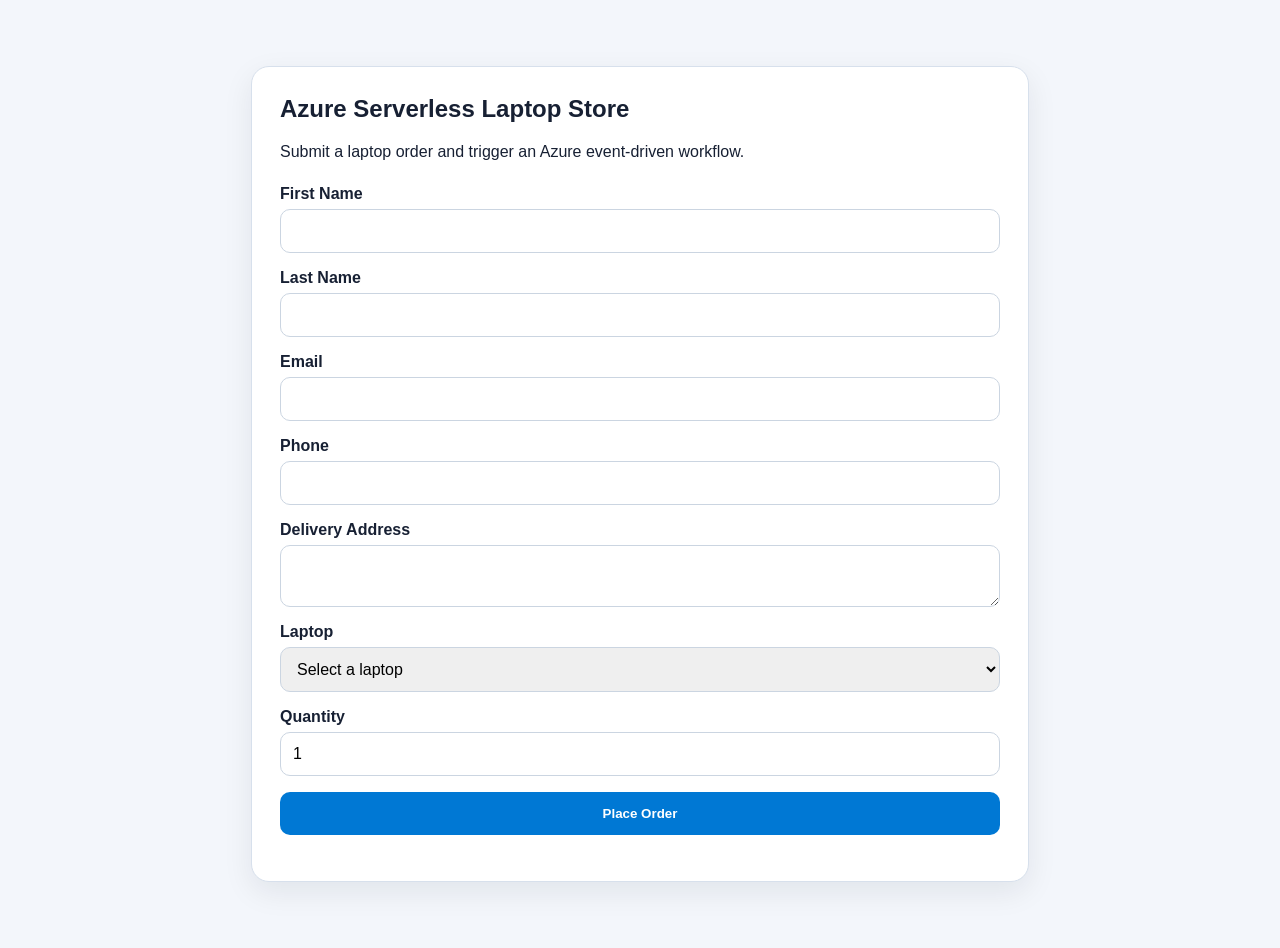
==== frontend/index.html @ 772a2515 "Initial architecture and project scaffold" ====
<!DOCTYPE html>
<html lang="en">
<head>
  <meta charset="UTF-8" />
  <meta name="viewport" content="width=device-width, initial-scale=1.0" />
  <title>Azure Serverless Laptop Order Store</title>
  <link rel="stylesheet" href="styles.css" />
</head>
<body>
  <main class="container">
    <section class="card">
      <h1>Azure Serverless Laptop Store</h1>
      <p>Submit a laptop order and trigger an Azure event-driven workflow.</p>
      <form id="orderForm">
        <label>First Name<input type="text" id="firstName" required /></label>
        <label>Last Name<input type="text" id="lastName" required /></label>
        <label>Email<input type="email" id="email" required /></label>
        <label>Phone<input type="tel" id="phone" required /></label>
        <label>Delivery Address<textarea id="address" required></textarea></label>
        <label>Laptop<select id="productId" required>
          <option value="">Select a laptop</option>
          <option value="LAPTOP-001">NimbusBook Pro 14</option>
          <option value="LAPTOP-002">AzureBook Air 13</option>
          <option value="LAPTOP-003">CloudStation 15</option>
        </select></label>
        <label>Quantity<input type="number" id="quantity" min="1" value="1" required /></label>
        <button type="submit">Place Order</button>
      </form>
      <div id="result"></div>
    </section>
  </main>
  <script src="app.js"></script>
</body>
</html>
---- frontend/styles.css ----
body{margin:0;font-family:Arial,sans-serif;background:#f3f6fb;color:#172033}.container{min-height:100vh;display:grid;place-items:center;padding:24px}.card{width:100%;max-width:720px;background:#fff;border:1px solid #d7e0ec;border-radius:18px;padding:28px;box-shadow:0 10px 30px rgba(15,23,42,.08)}h1{margin-top:0}form{display:grid;gap:16px;margin-top:24px}label{display:grid;gap:6px;font-weight:700}input,textarea,select{border:1px solid #cbd5e1;border-radius:10px;padding:12px;font-size:16px}button{border:none;border-radius:10px;padding:14px 18px;background:#0078d4;color:#fff;font-weight:700;cursor:pointer}button:hover{background:#005ea6}#result{margin-top:18px;font-weight:700}
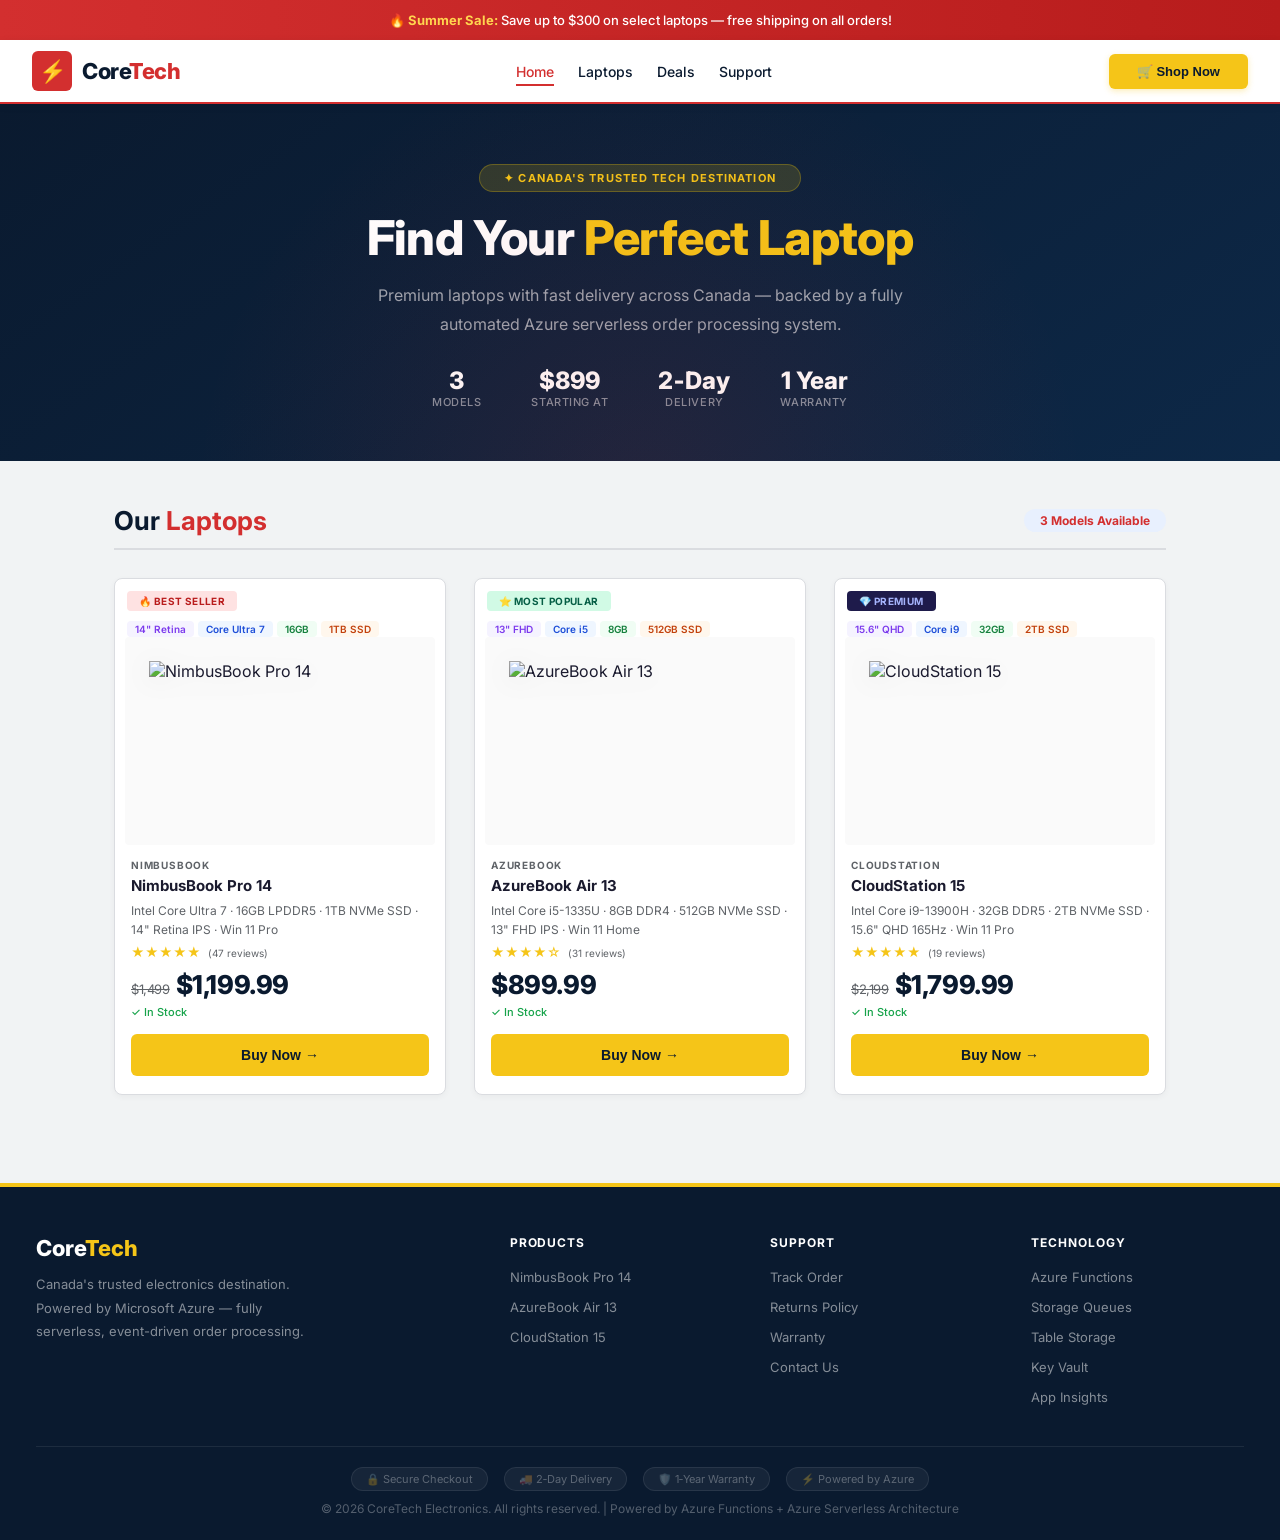
==== commit 24f4edf5: "feat: replace plain order form with CoreTech professional storefront" ====
--- a/frontend/index.html
+++ b/frontend/index.html
@@ -1,34 +1,391 @@
 <!DOCTYPE html>
 <html lang="en">
 <head>
-  <meta charset="UTF-8" />
-  <meta name="viewport" content="width=device-width, initial-scale=1.0" />
-  <title>Azure Serverless Laptop Order Store</title>
-  <link rel="stylesheet" href="styles.css" />
+  <meta charset="UTF-8"/>
+  <meta name="viewport" content="width=device-width, initial-scale=1.0"/>
+  <title>CoreTech — Canada's Electronics Destination</title>
+  <link href="https://fonts.googleapis.com/css2?family=Inter:wght@300;400;500;600;700;800&display=swap" rel="stylesheet"/>
+  <style>
+    :root{--navy:#0a1a2f;--red:#d32f2f;--red-dk:#b71c1c;--gold:#f5c518;--text:#1a1a2e;--muted:#5f6368;--border:#dadce0;--bg:#f1f3f4;--card:#ffffff;--r:8px;}
+    *,*::before,*::after{box-sizing:border-box;margin:0;padding:0;}
+    body{font-family:'Inter',sans-serif;background:var(--bg);color:var(--text);}
+    nav{background:#fff;display:flex;align-items:center;justify-content:space-between;padding:0 32px;height:64px;position:sticky;top:0;z-index:100;box-shadow:0 2px 8px rgba(0,0,0,.08);border-bottom:2px solid var(--red);}
+    .n-logo{display:flex;align-items:center;gap:10px;text-decoration:none;}
+    .n-icon{width:40px;height:40px;background:var(--red);border-radius:6px;display:flex;align-items:center;justify-content:center;font-size:22px;color:#fff;font-weight:800;}
+    .n-txt{font-size:22px;font-weight:800;color:var(--navy);letter-spacing:-.5px;}
+    .n-txt span{color:var(--red);}
+    .n-links{display:flex;gap:24px;list-style:none;}
+    .n-links a{color:var(--navy);font-size:14px;font-weight:500;text-decoration:none;transition:color .2s;padding:4px 0;border-bottom:2px solid transparent;}
+    .n-links a:hover,.n-links a.active{color:var(--red);border-bottom-color:var(--red);}
+    .n-cta{background:var(--gold);color:var(--navy);padding:10px 28px;border-radius:6px;font-size:13px;font-weight:700;text-decoration:none;transition:all .2s;box-shadow:0 2px 6px rgba(245,197,24,.3);cursor:pointer;border:none;}
+    .n-cta:hover{background:#e6b800;transform:scale(1.02);}
+    .promo{background:linear-gradient(90deg,var(--red),#b71c1c);text-align:center;padding:12px;color:#fff;font-size:13px;font-weight:500;}
+    .promo strong{font-weight:700;color:#ffd54f;}
+    .hero{background:linear-gradient(145deg,#0a1a2f 0%,#0d2847 100%);padding:60px 36px 52px;text-align:center;position:relative;overflow:hidden;}
+    .hero::before{content:'';position:absolute;top:-60px;left:50%;transform:translateX(-50%);width:900px;height:900px;background:radial-gradient(circle,rgba(211,47,47,.12) 0%,transparent 70%);pointer-events:none;}
+    .h-pill{display:inline-block;background:rgba(255,215,0,.15);color:var(--gold);border:1px solid rgba(255,215,0,.25);padding:6px 24px;border-radius:30px;font-size:11px;font-weight:700;letter-spacing:.1em;text-transform:uppercase;margin-bottom:20px;}
+    .hero h1{font-size:48px;font-weight:800;color:#fff;line-height:1.1;letter-spacing:-.6px;margin-bottom:16px;}
+    .hero h1 span{color:var(--gold);}
+    .hero p{font-size:16px;color:rgba(255,255,255,.6);max-width:560px;margin:0 auto 28px;line-height:1.8;}
+    .h-stats{display:flex;justify-content:center;gap:50px;}
+    .h-stat .v{font-size:24px;font-weight:800;color:#fff;}
+    .h-stat .l{font-size:11px;color:rgba(255,255,255,.5);font-weight:500;letter-spacing:.05em;text-transform:uppercase;}
+    .pw{max-width:1100px;margin:0 auto;padding:44px 24px 64px;}
+    .sh{display:flex;align-items:center;justify-content:space-between;margin-bottom:28px;border-bottom:2px solid var(--border);padding-bottom:12px;}
+    .sh h2{font-size:26px;font-weight:700;color:var(--navy);}
+    .sh h2 span{color:var(--red);}
+    .cp{background:#e8f0fe;color:var(--red);font-size:12px;font-weight:700;padding:4px 16px;border-radius:30px;}
+    .grid{display:grid;grid-template-columns:repeat(3,1fr);gap:28px;}
+    @media(max-width:900px){.grid{grid-template-columns:repeat(2,1fr);}}
+    @media(max-width:600px){.grid{grid-template-columns:1fr;}}
+    .card{background:var(--card);border-radius:var(--r);display:flex;flex-direction:column;overflow:hidden;transition:transform .25s,box-shadow .25s;border:1px solid var(--border);box-shadow:0 2px 6px rgba(0,0,0,.04);}
+    .card:hover{transform:translateY(-6px);box-shadow:0 16px 32px rgba(0,0,0,.1);border-color:var(--red);}
+    .cb{display:inline-block;font-size:10px;font-weight:700;text-transform:uppercase;letter-spacing:.04em;padding:4px 12px;border-radius:4px;margin:12px 0 0 12px;}
+    .badge-row{min-height:30px;}
+    .b-hot{background:#fee2e2;color:#b91c1c;}
+    .b-prem{background:#1e1b4b;color:#a5b4fc;}
+    .b-new{background:#d1fae5;color:#065f46;}
+    .sr{display:flex;flex-wrap:wrap;gap:4px;padding:10px 12px 0;}
+    .sp{font-size:10px;font-weight:600;padding:2px 8px;border-radius:4px;background:#f1f3f4;color:var(--muted);}
+    .sc{background:#f5f3ff;color:#7c3aed;}
+    .su{background:#eff6ff;color:#1d4ed8;}
+    .sm{background:#f0fdf4;color:#15803d;}
+    .ss{background:#fff7ed;color:#c2410c;}
+    .lv-wrap{padding:20px 20px 8px;background:#fafafa;border-radius:4px;margin:0 10px;}
+    .laptop-img{width:100%;height:180px;object-fit:contain;padding:4px;display:block;filter:drop-shadow(0 4px 12px rgba(0,0,0,.06));}
+    .cb-body{padding:14px 16px 18px;flex:1;display:flex;flex-direction:column;gap:5px;}
+    .c-brand{font-size:10px;font-weight:700;color:var(--muted);text-transform:uppercase;letter-spacing:.08em;}
+    .c-name{font-size:15px;font-weight:700;color:var(--text);line-height:1.3;}
+    .c-spec{font-size:12px;color:var(--muted);line-height:1.6;flex:1;}
+    .c-star{font-size:13px;color:var(--gold);}
+    .c-star span{font-size:10px;color:var(--muted);margin-left:3px;}
+    .c-price{font-size:26px;font-weight:800;letter-spacing:-.4px;color:var(--navy);margin-top:4px;}
+    .c-price .was{font-size:13px;font-weight:400;color:var(--muted);text-decoration:line-through;margin-right:6px;}
+    .c-av{font-size:11px;font-weight:500;}
+    .av-y{color:#16a34a;}
+    .btn-buy{display:block;width:100%;padding:13px 14px;background:var(--gold);color:var(--navy);text-align:center;text-decoration:none;border-radius:6px;font-size:14px;font-weight:700;transition:all .2s;margin-top:10px;border:none;cursor:pointer;}
+    .btn-buy:hover{background:#e6b800;transform:scale(1.01);box-shadow:0 4px 12px rgba(245,197,24,.25);}
+
+    /* MODAL */
+    .modal-overlay{display:none;position:fixed;inset:0;background:rgba(0,0,0,.55);z-index:1000;align-items:center;justify-content:center;padding:16px;}
+    .modal-overlay.active{display:flex;}
+    .modal{background:#fff;border-radius:12px;width:100%;max-width:480px;padding:32px;position:relative;box-shadow:0 24px 64px rgba(0,0,0,.2);}
+    .modal-close{position:absolute;top:16px;right:20px;font-size:22px;cursor:pointer;color:var(--muted);background:none;border:none;line-height:1;}
+    .modal-close:hover{color:var(--text);}
+    .modal-title{font-size:20px;font-weight:800;color:var(--navy);margin-bottom:4px;}
+    .modal-sub{font-size:13px;color:var(--muted);margin-bottom:20px;}
+    .modal-laptop{background:#f8faff;border:1px solid #dbeafe;border-radius:8px;padding:10px 14px;margin-bottom:20px;font-size:13px;font-weight:600;color:var(--navy);}
+    .modal-laptop span{color:var(--red);}
+    .form-row{display:grid;grid-template-columns:1fr 1fr;gap:12px;}
+    .form-group{display:flex;flex-direction:column;gap:5px;margin-bottom:12px;}
+    .form-group label{font-size:12px;font-weight:600;color:var(--text);}
+    .form-group input,.form-group textarea{padding:10px 12px;border:1.5px solid var(--border);border-radius:6px;font-size:13px;font-family:'Inter',sans-serif;outline:none;transition:border .2s;}
+    .form-group input:focus,.form-group textarea:focus{border-color:var(--navy);}
+    .form-group textarea{resize:vertical;min-height:70px;}
+    .qty-row{display:flex;align-items:center;gap:12px;}
+    .qty-row input{width:80px;text-align:center;}
+    .modal-submit{width:100%;padding:13px;background:var(--navy);color:#fff;border:none;border-radius:8px;font-size:15px;font-weight:700;cursor:pointer;transition:background .2s;margin-top:8px;}
+    .modal-submit:hover{background:#0d2847;}
+    .modal-submit:disabled{background:#aaa;cursor:not-allowed;}
+
+    /* SUCCESS / ERROR states */
+    .result-box{display:none;padding:16px;border-radius:8px;margin-top:16px;font-size:13px;font-weight:500;}
+    .result-box.success{display:block;background:#d1fae5;color:#065f46;border:1px solid #6ee7b7;}
+    .result-box.error{display:block;background:#fee2e2;color:#b91c1c;border:1px solid #fca5a5;}
+
+    footer{background:#0a1a2f;color:rgba(255,255,255,.7);padding:48px 36px 24px;margin-top:24px;border-top:4px solid var(--gold);}
+    .fg{display:grid;grid-template-columns:2fr 1fr 1fr 1fr;gap:48px;max-width:1380px;margin:0 auto 40px;}
+    .fa .br{font-size:22px;font-weight:800;color:#fff;margin-bottom:12px;}
+    .fa .br span{color:var(--gold);}
+    .fa p{font-size:13px;line-height:1.8;max-width:280px;color:rgba(255,255,255,.5);}
+    .fc h4{font-size:12px;font-weight:700;color:#fff;text-transform:uppercase;letter-spacing:.08em;margin-bottom:16px;}
+    .fc ul{list-style:none;display:flex;flex-direction:column;gap:10px;}
+    .fc ul a{font-size:13px;color:rgba(255,255,255,.5);text-decoration:none;transition:color .2s;}
+    .fc ul a:hover{color:var(--gold);}
+    .fb{border-top:1px solid rgba(255,255,255,.08);padding-top:20px;text-align:center;font-size:12px;color:rgba(255,255,255,.3);max-width:1380px;margin:0 auto;}
+    .fbd{display:flex;justify-content:center;gap:16px;margin-bottom:10px;}
+    .fbdg{background:rgba(255,255,255,.05);border:1px solid rgba(255,255,255,.08);padding:4px 14px;border-radius:30px;font-size:11px;}
+  </style>
 </head>
 <body>
-  <main class="container">
-    <section class="card">
-      <h1>Azure Serverless Laptop Store</h1>
-      <p>Submit a laptop order and trigger an Azure event-driven workflow.</p>
-      <form id="orderForm">
-        <label>First Name<input type="text" id="firstName" required /></label>
-        <label>Last Name<input type="text" id="lastName" required /></label>
-        <label>Email<input type="email" id="email" required /></label>
-        <label>Phone<input type="tel" id="phone" required /></label>
-        <label>Delivery Address<textarea id="address" required></textarea></label>
-        <label>Laptop<select id="productId" required>
-          <option value="">Select a laptop</option>
-          <option value="LAPTOP-001">NimbusBook Pro 14</option>
-          <option value="LAPTOP-002">AzureBook Air 13</option>
-          <option value="LAPTOP-003">CloudStation 15</option>
-        </select></label>
-        <label>Quantity<input type="number" id="quantity" min="1" value="1" required /></label>
-        <button type="submit">Place Order</button>
-      </form>
-      <div id="result"></div>
-    </section>
-  </main>
-  <script src="app.js"></script>
+
+<div class="promo">🔥 <strong>Summer Sale:</strong> Save up to $300 on select laptops — free shipping on all orders!</div>
+
+<nav>
+  <a href="index.html" class="n-logo">
+    <div class="n-icon">⚡</div>
+    <span class="n-txt">Core<span>Tech</span></span>
+  </a>
+  <ul class="n-links">
+    <li><a href="index.html" class="active">Home</a></li>
+    <li><a href="#laptops">Laptops</a></li>
+    <li><a href="#laptops">Deals</a></li>
+    <li><a href="#laptops">Support</a></li>
+  </ul>
+  <button class="n-cta" onclick="document.getElementById('laptops').scrollIntoView({behavior:'smooth'})">🛒 Shop Now</button>
+</nav>
+
+<div class="hero">
+  <div class="h-pill">✦ Canada's Trusted Tech Destination</div>
+  <h1>Find Your <span>Perfect Laptop</span></h1>
+  <p>Premium laptops with fast delivery across Canada — backed by a fully automated Azure serverless order processing system.</p>
+  <div class="h-stats">
+    <div class="h-stat"><div class="v">3</div><div class="l">Models</div></div>
+    <div class="h-stat"><div class="v">$899</div><div class="l">Starting At</div></div>
+    <div class="h-stat"><div class="v">2‑Day</div><div class="l">Delivery</div></div>
+    <div class="h-stat"><div class="v">1 Year</div><div class="l">Warranty</div></div>
+  </div>
+</div>
+
+<div class="pw" id="laptops">
+  <div class="sh">
+    <h2>Our <span>Laptops</span></h2>
+    <span class="cp">3 Models Available</span>
+  </div>
+  <div class="grid">
+
+    <!-- 1: NimbusBook Pro 14 -->
+    <div class="card">
+      <div class="badge-row"><div class="cb b-hot">🔥 Best Seller</div></div>
+      <div class="sr">
+        <span class="sp sc">14" Retina</span>
+        <span class="sp su">Core Ultra 7</span>
+        <span class="sp sm">16GB</span>
+        <span class="sp ss">1TB SSD</span>
+      </div>
+      <div class="lv-wrap">
+        <img src="https://cdn2.electronicscrazy.sg/Productimage/2022-08-0801-36-2446.webp" alt="NimbusBook Pro 14" class="laptop-img"/>
+      </div>
+      <div class="cb-body">
+        <div class="c-brand">NimbusBook</div>
+        <div class="c-name">NimbusBook Pro 14</div>
+        <div class="c-spec">Intel Core Ultra 7 · 16GB LPDDR5 · 1TB NVMe SSD · 14" Retina IPS · Win 11 Pro</div>
+        <div class="c-star">★★★★★ <span>(47 reviews)</span></div>
+        <div class="c-price"><span class="was">$1,499</span>$1,199.99</div>
+        <div class="c-av av-y">✓ In Stock</div>
+        <button class="btn-buy" onclick="openModal('NimbusBook Pro 14', '$1,199.99')">Buy Now →</button>
+      </div>
+    </div>
+
+    <!-- 2: AzureBook Air 13 -->
+    <div class="card">
+      <div class="badge-row"><div class="cb b-new">⭐ Most Popular</div></div>
+      <div class="sr">
+        <span class="sp sc">13" FHD</span>
+        <span class="sp su">Core i5</span>
+        <span class="sp sm">8GB</span>
+        <span class="sp ss">512GB SSD</span>
+      </div>
+      <div class="lv-wrap">
+        <img src="https://m.media-amazon.com/images/I/61GJTwv3WQL.jpg" alt="AzureBook Air 13" class="laptop-img"/>
+      </div>
+      <div class="cb-body">
+        <div class="c-brand">AzureBook</div>
+        <div class="c-name">AzureBook Air 13</div>
+        <div class="c-spec">Intel Core i5-1335U · 8GB DDR4 · 512GB NVMe SSD · 13" FHD IPS · Win 11 Home</div>
+        <div class="c-star">★★★★☆ <span>(31 reviews)</span></div>
+        <div class="c-price">$899.99</div>
+        <div class="c-av av-y">✓ In Stock</div>
+        <button class="btn-buy" onclick="openModal('AzureBook Air 13', '$899.99')">Buy Now →</button>
+      </div>
+    </div>
+
+    <!-- 3: CloudStation 15 -->
+    <div class="card">
+      <div class="badge-row"><div class="cb b-prem">💎 Premium</div></div>
+      <div class="sr">
+        <span class="sp sc">15.6" QHD</span>
+        <span class="sp su">Core i9</span>
+        <span class="sp sm">32GB</span>
+        <span class="sp ss">2TB SSD</span>
+      </div>
+      <div class="lv-wrap">
+        <img src="https://www.pc-canada.com/dd2/img/item/A-1500x1500/8749099.jpg" alt="CloudStation 15" class="laptop-img"/>
+      </div>
+      <div class="cb-body">
+        <div class="c-brand">CloudStation</div>
+        <div class="c-name">CloudStation 15</div>
+        <div class="c-spec">Intel Core i9-13900H · 32GB DDR5 · 2TB NVMe SSD · 15.6" QHD 165Hz · Win 11 Pro</div>
+        <div class="c-star">★★★★★ <span>(19 reviews)</span></div>
+        <div class="c-price"><span class="was">$2,199</span>$1,799.99</div>
+        <div class="c-av av-y">✓ In Stock</div>
+        <button class="btn-buy" onclick="openModal('CloudStation 15', '$1,799.99')">Buy Now →</button>
+      </div>
+    </div>
+
+  </div>
+</div>
+
+<!-- ORDER MODAL -->
+<div class="modal-overlay" id="orderModal">
+  <div class="modal">
+    <button class="modal-close" onclick="closeModal()">✕</button>
+    <div class="modal-title">Complete Your Order</div>
+    <div class="modal-sub">Fill in your details below to place your order.</div>
+
+    <div class="modal-laptop">
+      🛒 Ordering: <span id="modalLaptopName">—</span> &nbsp;·&nbsp; <span id="modalLaptopPrice">—</span>
+    </div>
+
+    <div class="form-row">
+      <div class="form-group">
+        <label>First Name *</label>
+        <input type="text" id="firstName" placeholder="Rahat" required/>
+      </div>
+      <div class="form-group">
+        <label>Last Name *</label>
+        <input type="text" id="lastName" placeholder="Anik" required/>
+      </div>
+    </div>
+
+    <div class="form-group">
+      <label>Email Address *</label>
+      <input type="email" id="email" placeholder="you@example.com" required/>
+    </div>
+
+    <div class="form-group">
+      <label>Phone Number *</label>
+      <input type="tel" id="phone" placeholder="416-555-1234" required/>
+    </div>
+
+    <div class="form-group">
+      <label>Delivery Address *</label>
+      <textarea id="deliveryAddress" placeholder="123 Main St, Toronto, ON M5V 1A1"></textarea>
+    </div>
+
+    <div class="form-group">
+      <label>Quantity *</label>
+      <div class="qty-row">
+        <input type="number" id="quantity" value="1" min="1" max="10"/>
+        <span style="font-size:12px;color:var(--muted);">Max 10 per order</span>
+      </div>
+    </div>
+
+    <button class="modal-submit" id="submitBtn" onclick="submitOrder()">
+      Place Order →
+    </button>
+
+    <div class="result-box" id="resultBox"></div>
+  </div>
+</div>
+
+<footer>
+  <div class="fg">
+    <div class="fa">
+      <div class="br">Core<span>Tech</span></div>
+      <p>Canada's trusted electronics destination. Powered by Microsoft Azure — fully serverless, event-driven order processing.</p>
+    </div>
+    <div class="fc"><h4>Products</h4><ul><li><a href="#laptops">NimbusBook Pro 14</a></li><li><a href="#laptops">AzureBook Air 13</a></li><li><a href="#laptops">CloudStation 15</a></li></ul></div>
+    <div class="fc"><h4>Support</h4><ul><li><a href="#">Track Order</a></li><li><a href="#">Returns Policy</a></li><li><a href="#">Warranty</a></li><li><a href="#">Contact Us</a></li></ul></div>
+    <div class="fc"><h4>Technology</h4><ul><li><a href="#">Azure Functions</a></li><li><a href="#">Storage Queues</a></li><li><a href="#">Table Storage</a></li><li><a href="#">Key Vault</a></li><li><a href="#">App Insights</a></li></ul></div>
+  </div>
+  <div class="fb">
+    <div class="fbd">
+      <span class="fbdg">🔒 Secure Checkout</span>
+      <span class="fbdg">🚚 2‑Day Delivery</span>
+      <span class="fbdg">🛡️ 1‑Year Warranty</span>
+      <span class="fbdg">⚡ Powered by Azure</span>
+    </div>
+    <p>© 2026 CoreTech Electronics. All rights reserved. | Powered by Azure Functions + Azure Serverless Architecture</p>
+  </div>
+</footer>
+
+<script>
+  const AZURE_ENDPOINT = 'https://func-order-processing-dev.azurewebsites.net/api/submit_order';
+
+  let currentLaptop = '';
+
+  function openModal(laptopName, price) {
+    currentLaptop = laptopName;
+    document.getElementById('modalLaptopName').textContent = laptopName;
+    document.getElementById('modalLaptopPrice').textContent = price;
+    document.getElementById('orderModal').classList.add('active');
+    document.getElementById('resultBox').className = 'result-box';
+    document.getElementById('resultBox').textContent = '';
+    document.getElementById('submitBtn').disabled = false;
+    document.getElementById('submitBtn').textContent = 'Place Order →';
+    // Clear form
+    ['firstName','lastName','email','phone','deliveryAddress'].forEach(id => {
+      document.getElementById(id).value = '';
+    });
+    document.getElementById('quantity').value = 1;
+  }
+
+  function closeModal() {
+    document.getElementById('orderModal').classList.remove('active');
+  }
+
+  // Close modal on overlay click
+  document.getElementById('orderModal').addEventListener('click', function(e) {
+    if (e.target === this) closeModal();
+  });
+
+  async function submitOrder() {
+    const firstName = document.getElementById('firstName').value.trim();
+    const lastName = document.getElementById('lastName').value.trim();
+    const email = document.getElementById('email').value.trim();
+    const phone = document.getElementById('phone').value.trim();
+    const deliveryAddress = document.getElementById('deliveryAddress').value.trim();
+    const quantity = parseInt(document.getElementById('quantity').value);
+
+    // Client-side validation
+    if (!firstName || !lastName || !email || !phone || !deliveryAddress) {
+      showResult('error', '⚠ Please fill in all required fields.');
+      return;
+    }
+    if (!email.includes('@') || !email.includes('.')) {
+      showResult('error', '⚠ Please enter a valid email address.');
+      return;
+    }
+    if (quantity < 1 || quantity > 10) {
+      showResult('error', '⚠ Quantity must be between 1 and 10.');
+      return;
+    }
+
+    const btn = document.getElementById('submitBtn');
+    btn.disabled = true;
+    btn.textContent = 'Placing order...';
+
+    try {
+      const response = await fetch(AZURE_ENDPOINT, {
+        method: 'POST',
+        headers: { 'Content-Type': 'application/json' },
+        body: JSON.stringify({
+          firstName,
+          lastName,
+          email,
+          phone,
+          deliveryAddress,
+          laptop: currentLaptop,
+          quantity
+        })
+      });
+
+      const data = await response.json();
+
+      if (response.ok && data.status === 'accepted') {
+        showResult('success',
+          `✅ Order placed successfully! Order ID: ${data.orderId}\n\nA confirmation email will be sent to ${email} shortly.`
+        );
+        btn.textContent = 'Order Placed ✓';
+      } else {
+        showResult('error', `⚠ ${data.message || 'Something went wrong. Please try again.'}`);
+        btn.disabled = false;
+        btn.textContent = 'Place Order →';
+      }
+    } catch (err) {
+      showResult('error', '⚠ Could not connect to the order system. Please try again.');
+      btn.disabled = false;
+      btn.textContent = 'Place Order →';
+    }
+  }
+
+  function showResult(type, message) {
+    const box = document.getElementById('resultBox');
+    box.className = `result-box ${type}`;
+    box.textContent = message;
+    box.scrollIntoView({ behavior: 'smooth', block: 'nearest' });
+  }
+</script>
 </body>
 </html>
